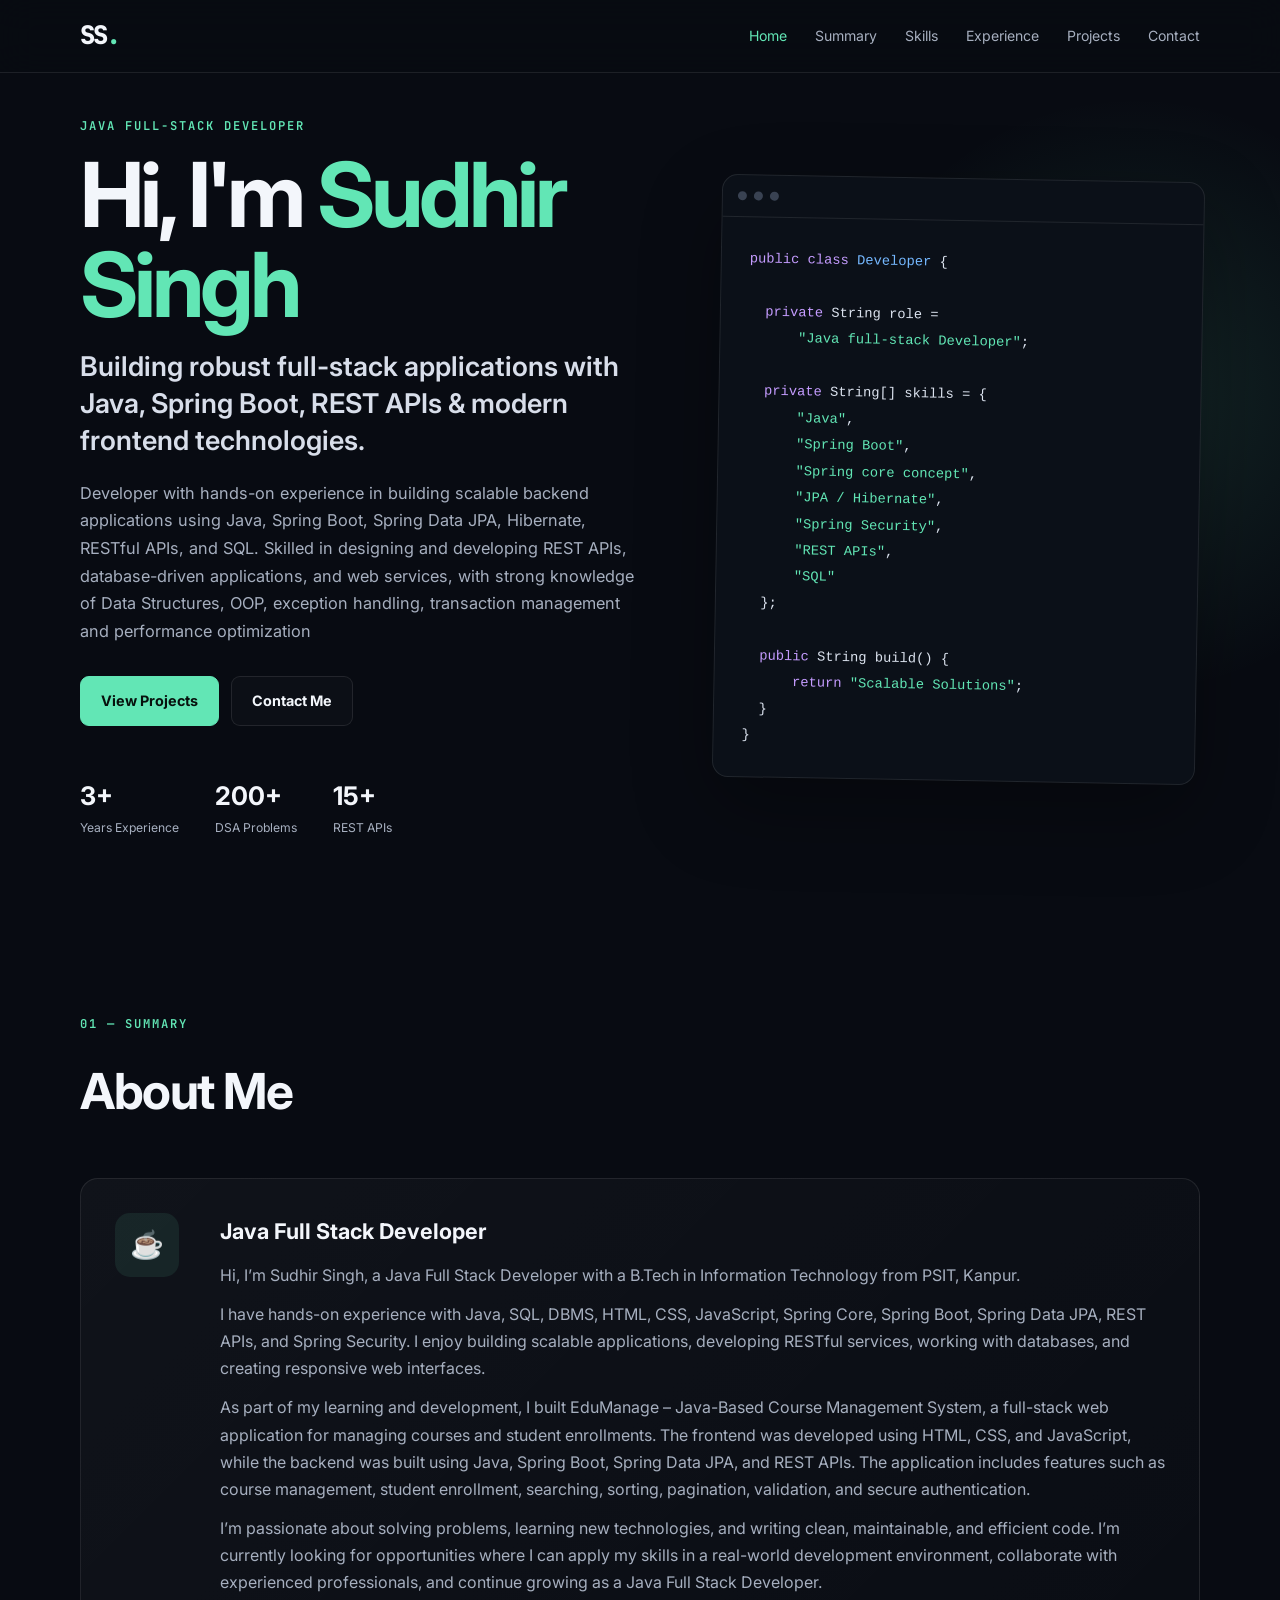
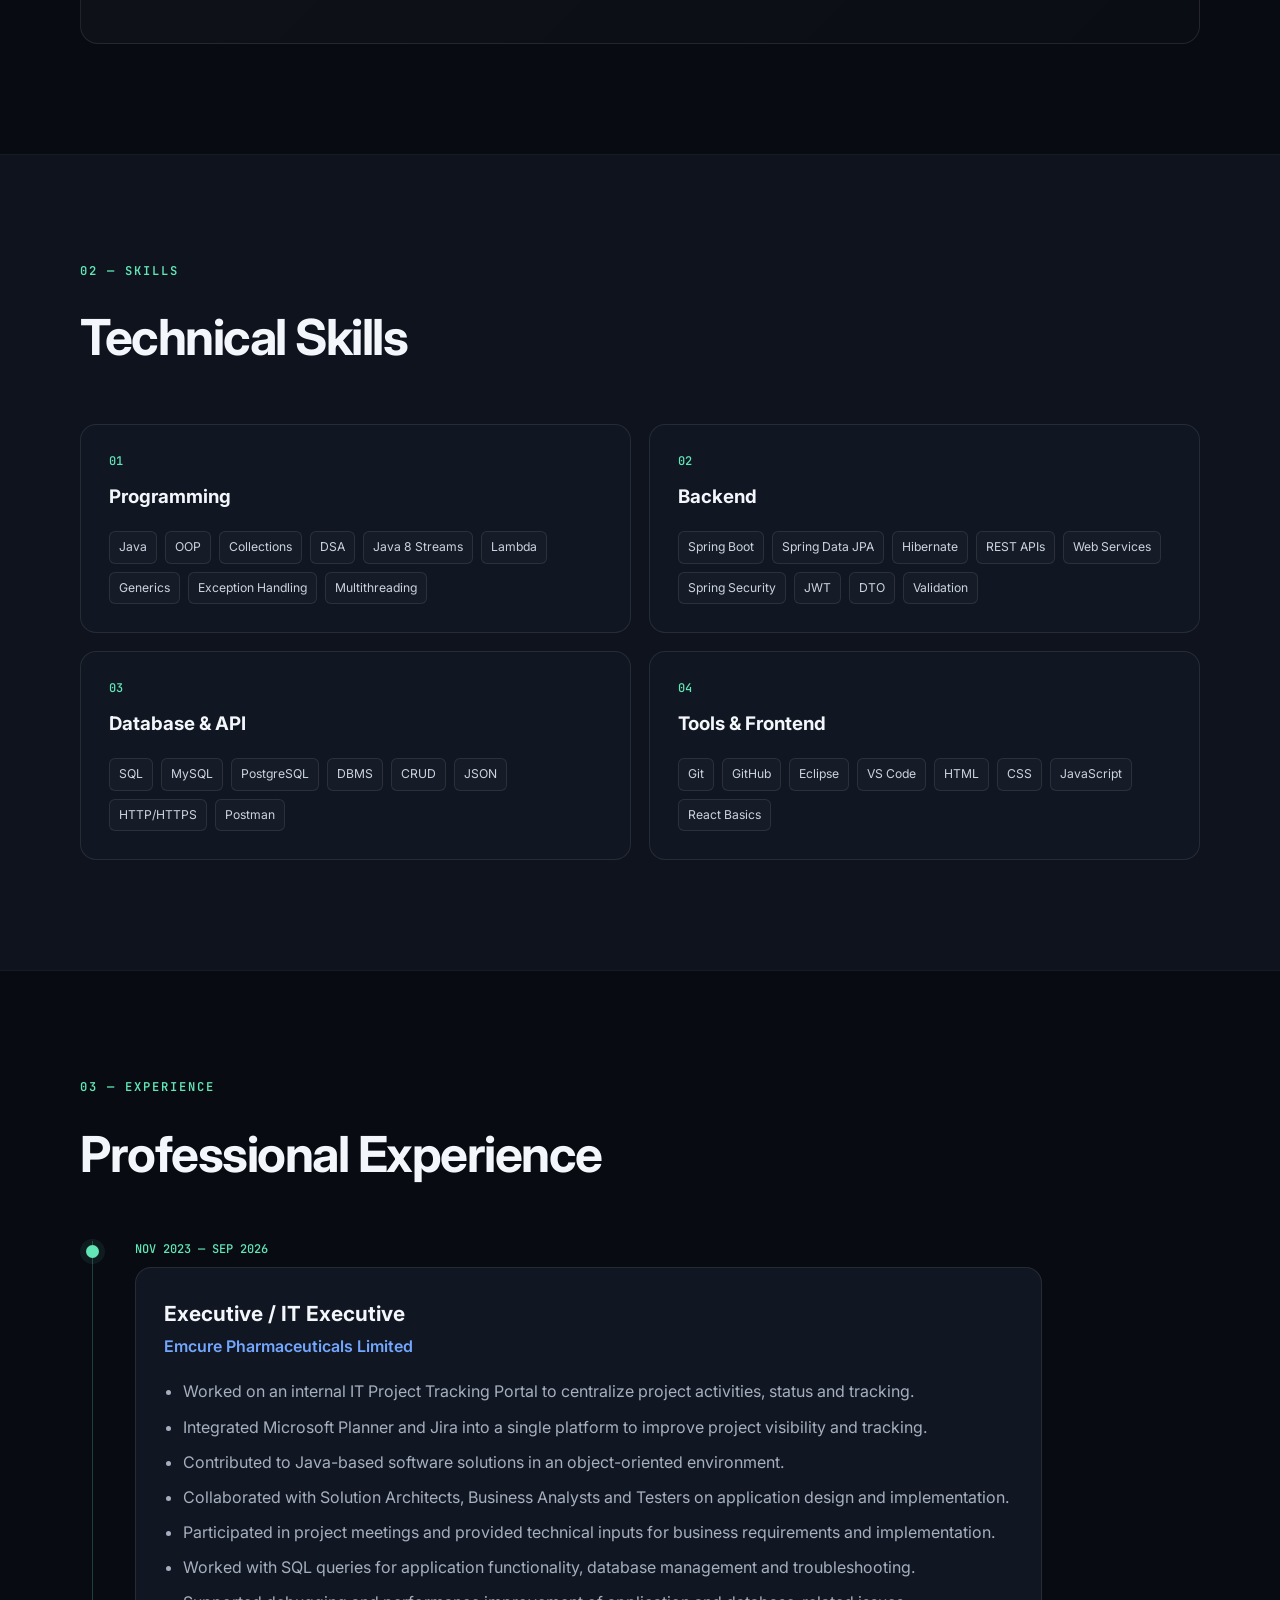
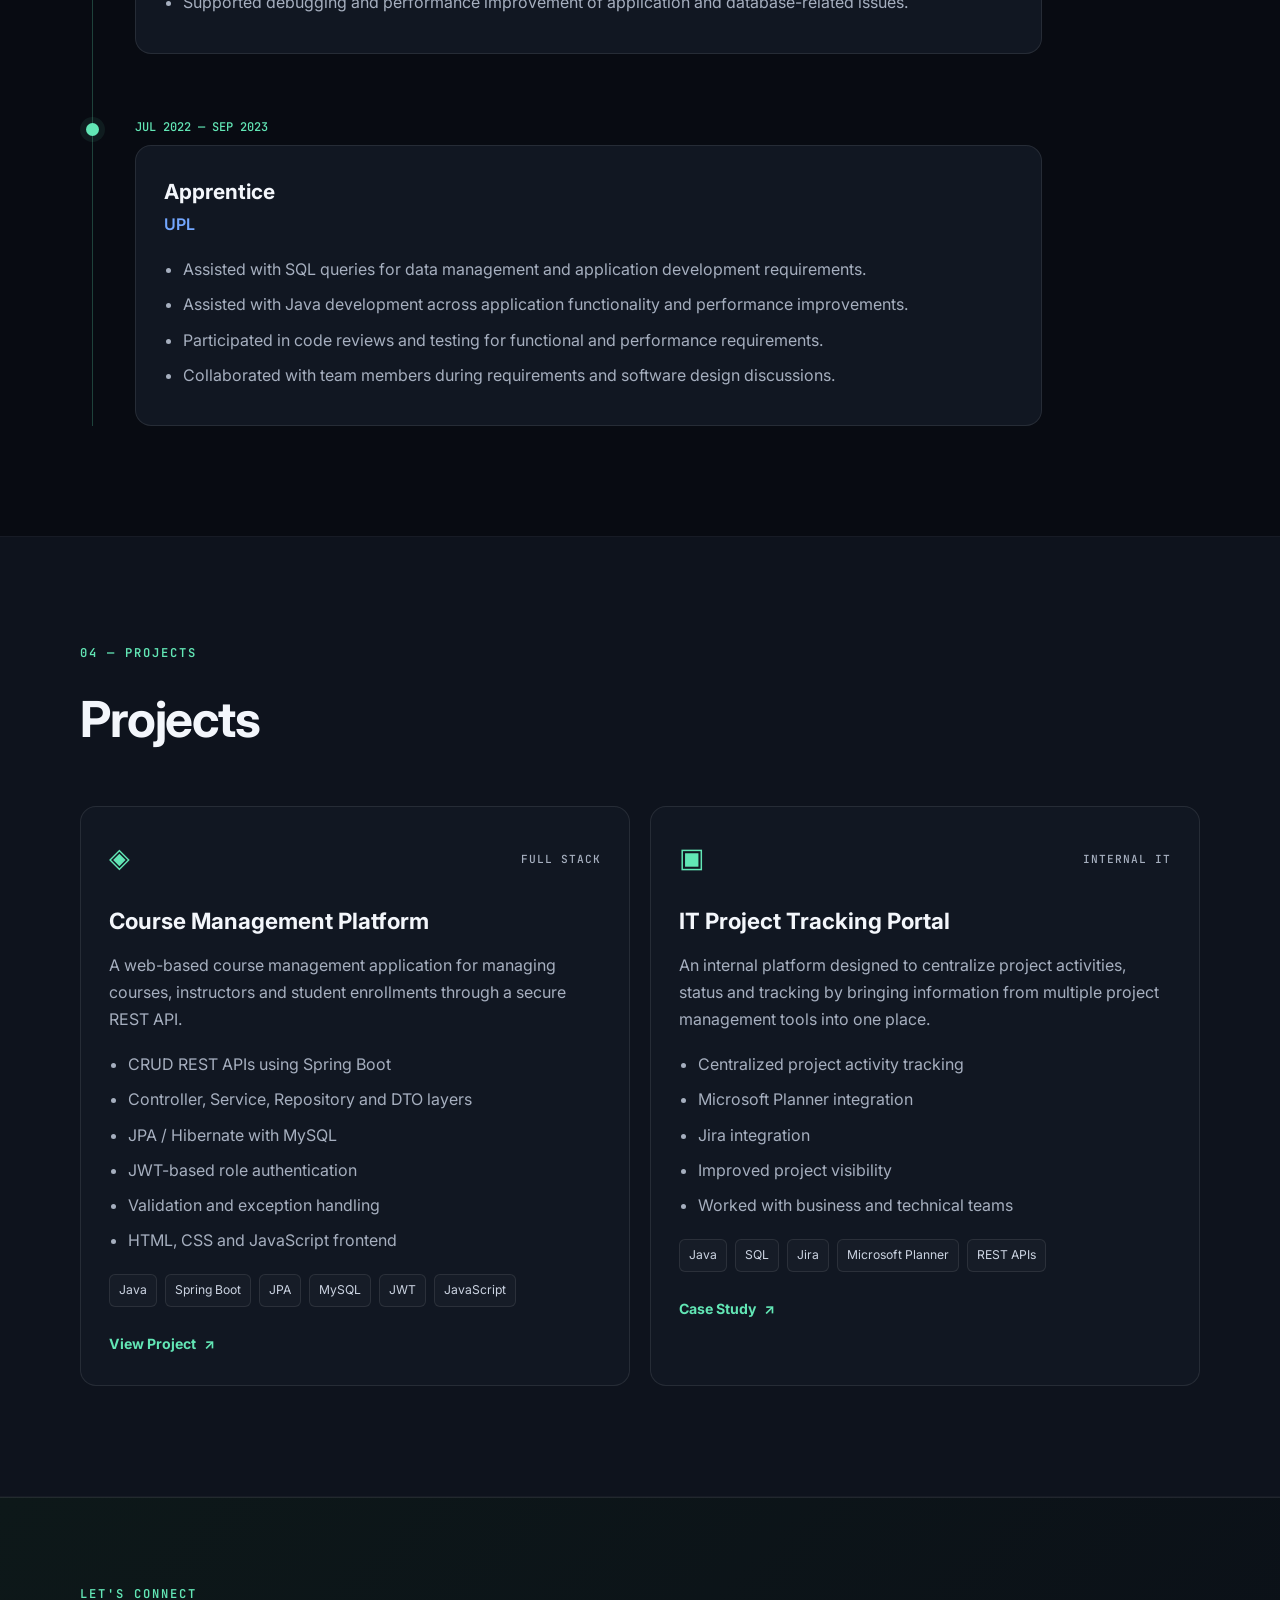
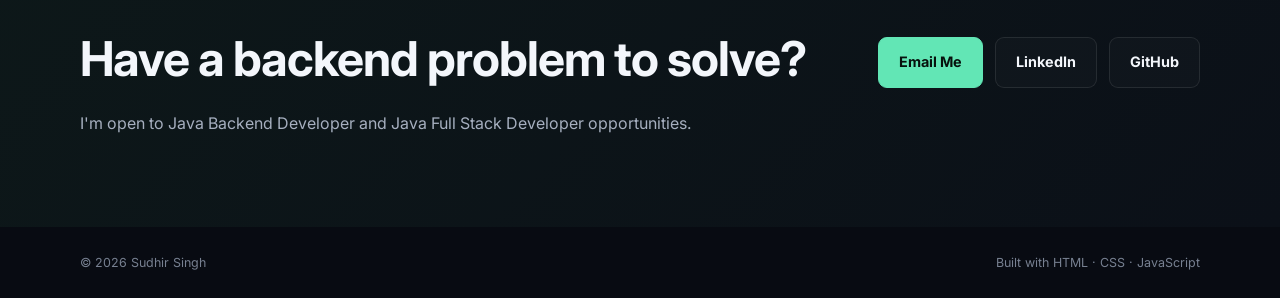
==== index.html @ 1d300421 "Add root landing page to redirect users to the portfolio project directory for proper GitHub Pages/s" ====
<!DOCTYPE html>
<html lang="en">
  <head>
    <meta charset="UTF-8" />
    <meta http-equiv="refresh" content="0; url=./java-developer-portfolio/index.html" />
    <meta name="viewport" content="width=device-width, initial-scale=1.0" />
    <title>Sudhir Singh | Java Backend Developer</title>
    <style>
      body {
        margin: 0;
        min-height: 100vh;
        display: grid;
        place-items: center;
        font-family: Arial, sans-serif;
        background: #080b12;
        color: #f3f6fb;
      }

      .message {
        text-align: center;
        padding: 2rem;
      }

      a {
        color: #62e6b5;
      }
    </style>
  </head>
  <body>
    <div class="message">
      <p>Redirecting to the portfolio...</p>
      <p><a href="./java-developer-portfolio/index.html">Click here if you are not redirected automatically.</a></p>
    </div>

    <script>
      window.location.replace("./java-developer-portfolio/index.html");
    </script>
  </body>
</html>
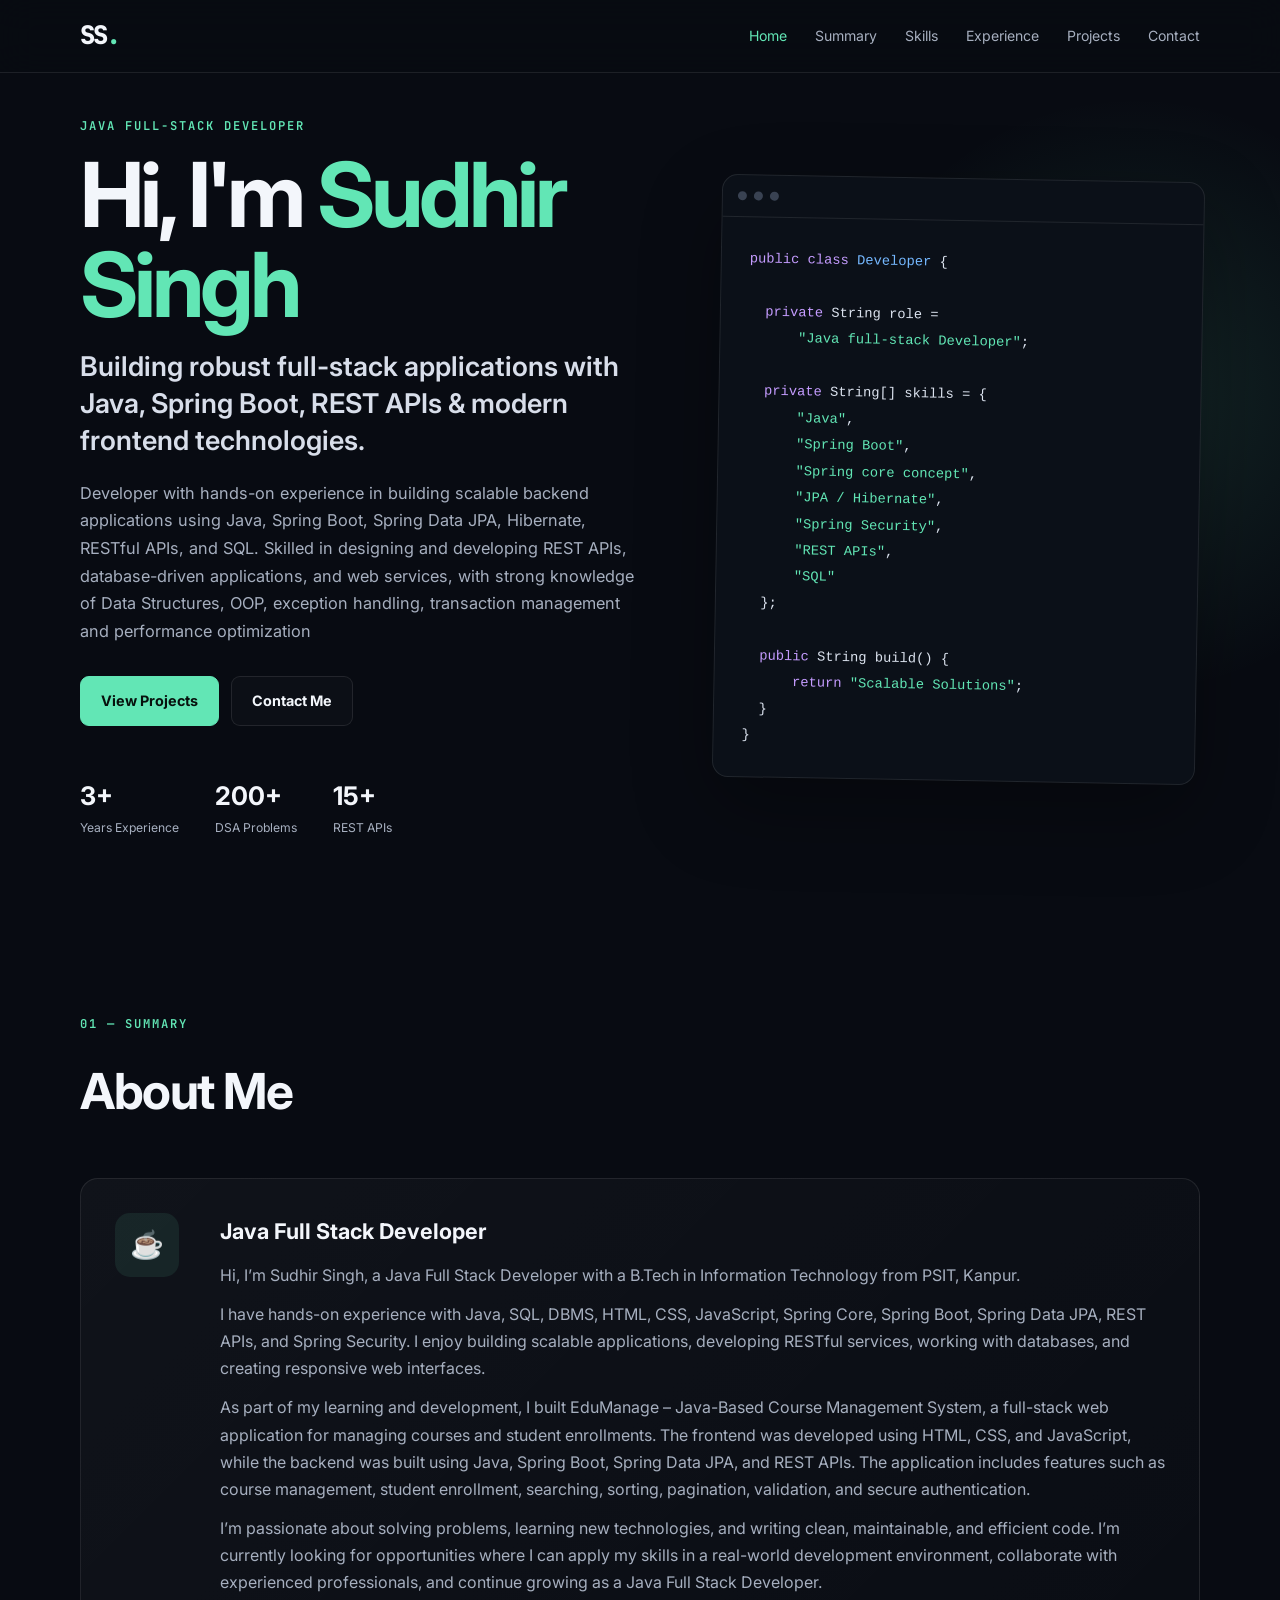
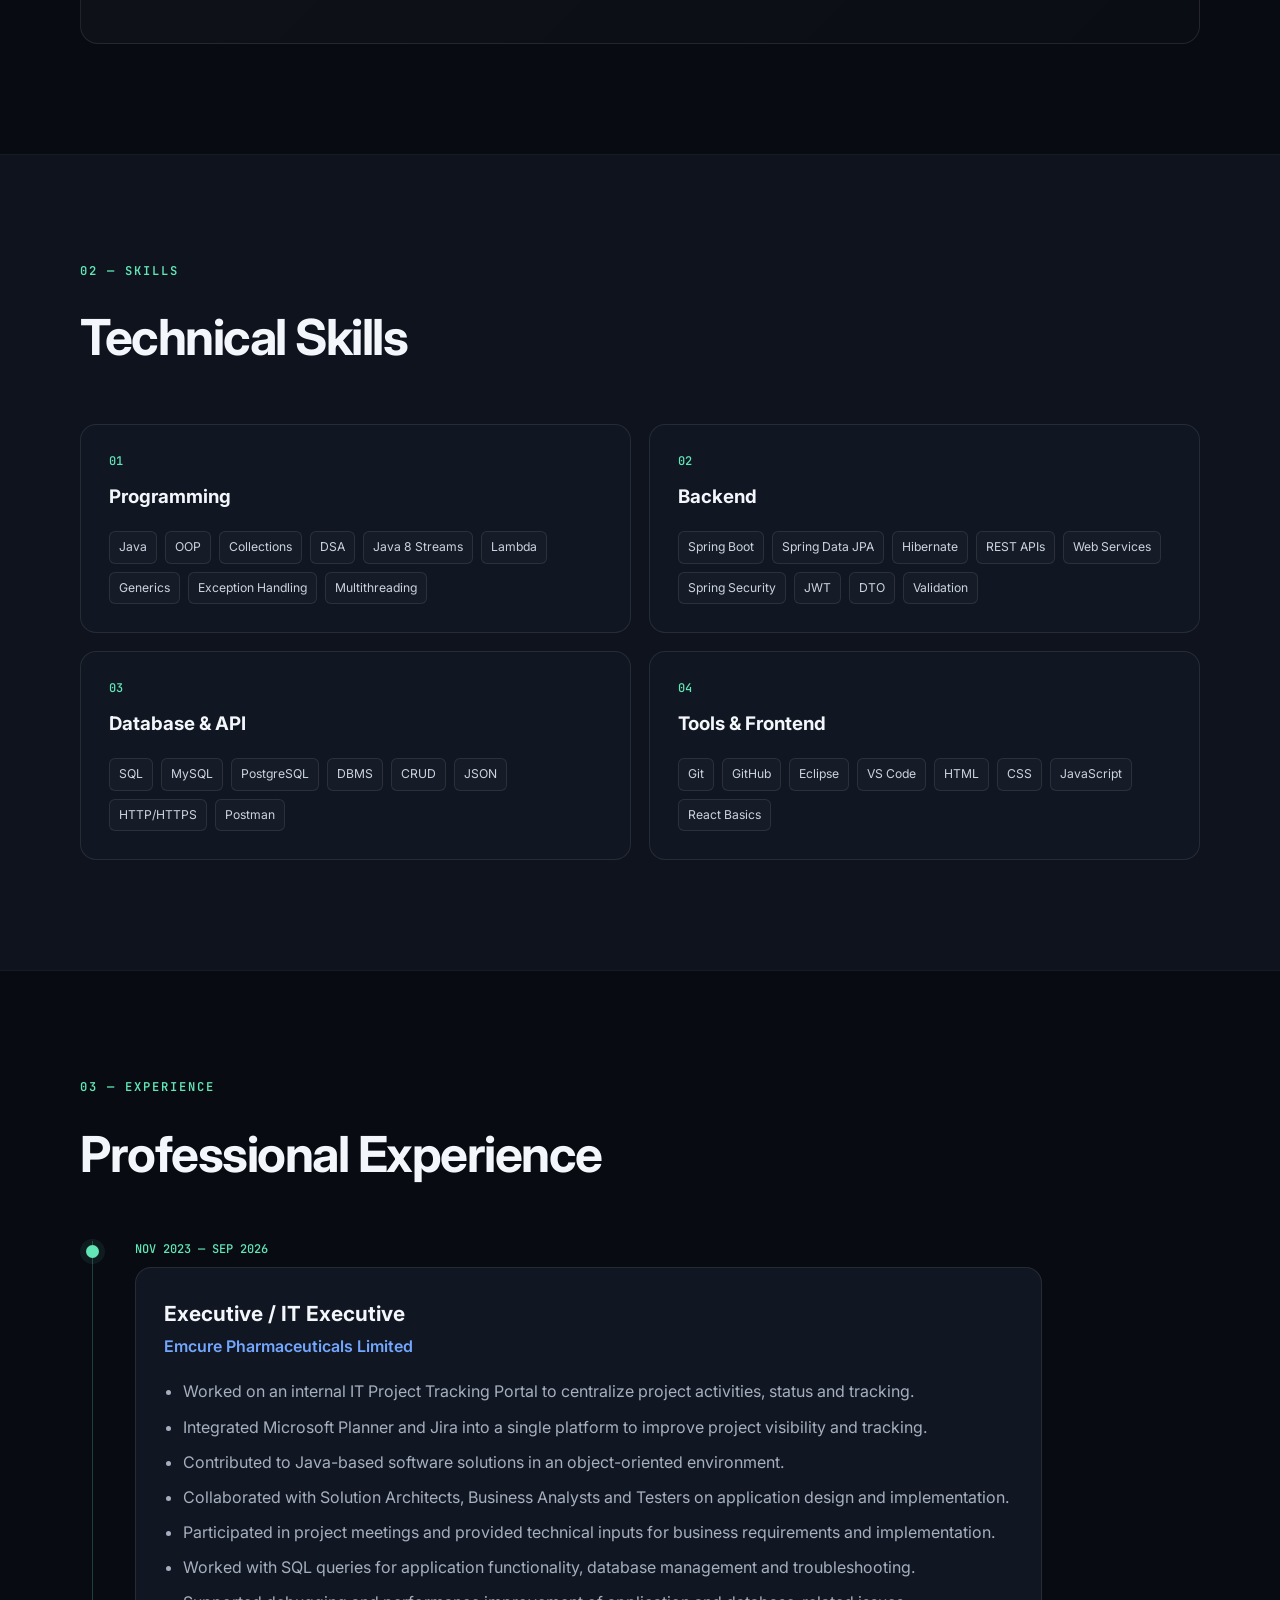
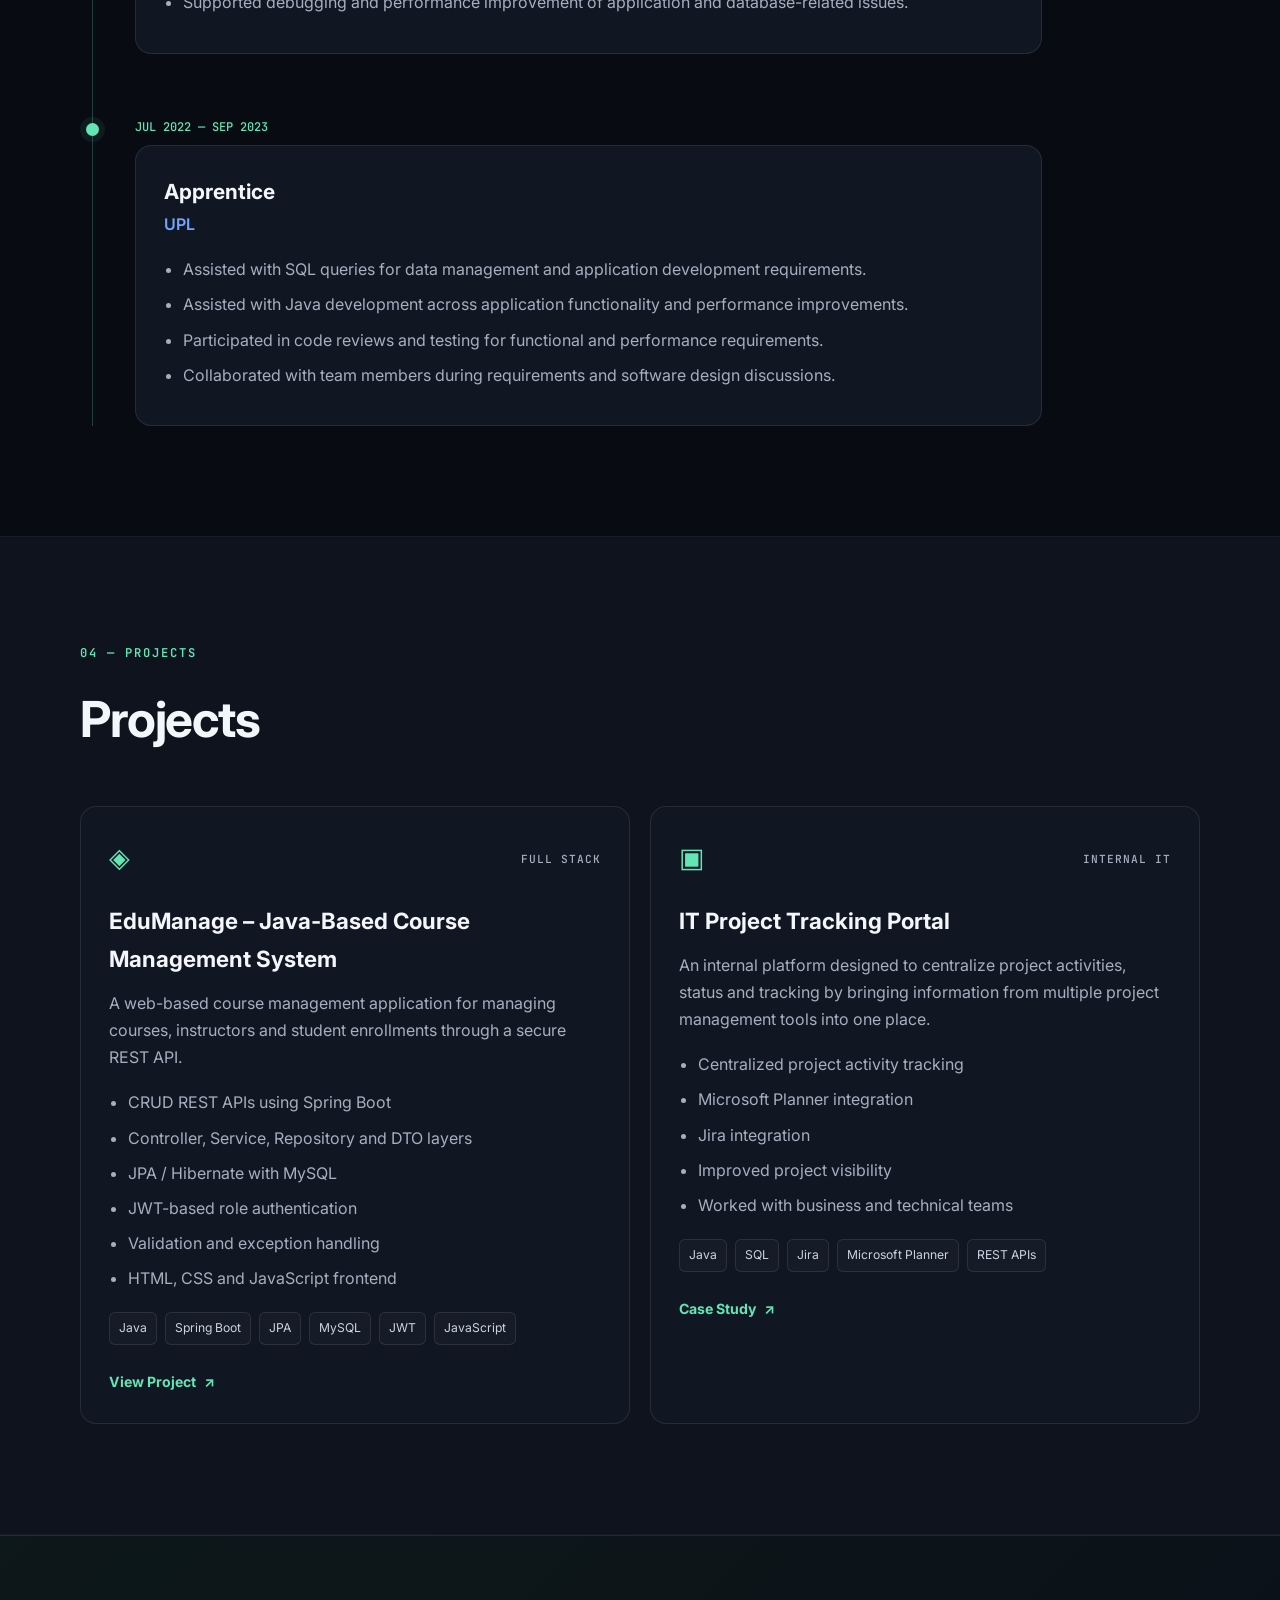
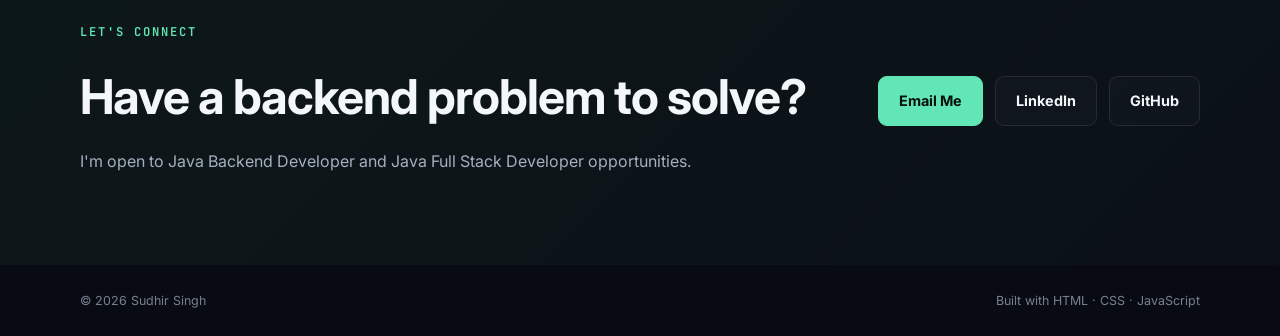
==== commit 54e80692: "Initial commit - Course Management System" ====
--- a/index.html
+++ b/index.html
@@ -1,39 +1,299 @@
 <!DOCTYPE html>
 <html lang="en">
-  <head>
-    <meta charset="UTF-8" />
-    <meta http-equiv="refresh" content="0; url=./java-developer-portfolio/index.html" />
-    <meta name="viewport" content="width=device-width, initial-scale=1.0" />
-    <title>Sudhir Singh | Java Backend Developer</title>
-    <style>
-      body {
-        margin: 0;
-        min-height: 100vh;
-        display: grid;
-        place-items: center;
-        font-family: Arial, sans-serif;
-        background: #080b12;
-        color: #f3f6fb;
-      }
-
-      .message {
-        text-align: center;
-        padding: 2rem;
-      }
-
-      a {
-        color: #62e6b5;
-      }
-    </style>
-  </head>
-  <body>
-    <div class="message">
-      <p>Redirecting to the portfolio...</p>
-      <p><a href="./java-developer-portfolio/index.html">Click here if you are not redirected automatically.</a></p>
+<head>
+  <meta charset="UTF-8">
+  <meta name="viewport" content="width=device-width, initial-scale=1.0">
+  <meta name="description" content="Java Backend Developer Portfolio - Java, Spring Boot, REST APIs, JPA and SQL">
+  <title>Sudhir Singh | Java Backend Developer</title>
+  <link rel="preconnect" href="https://fonts.googleapis.com">
+  <link rel="preconnect" href="https://fonts.gstatic.com" crossorigin>
+  <link href="https://fonts.googleapis.com/css2?family=Inter:wght@400;500;600;700;800&family=JetBrains+Mono:wght@500&display=swap" rel="stylesheet">
+  <link rel="stylesheet" href="style.css">
+</head>
+<body>
+  <header class="header">
+    <nav class="nav container">
+      <a href="#home" class="logo">SS<span>.</span></a>
+
+      <button class="menu-toggle" aria-label="Toggle navigation" aria-expanded="false">
+        <span></span><span></span><span></span>
+      </button>
+
+      <div class="nav-links">
+        <a href="#home" class="active">Home</a>
+        <a href="#summary">Summary</a>
+        <a href="#skills">Skills</a>
+        <a href="#experience">Experience</a>
+        <a href="#projects">Projects</a>
+        <a href="#contact">Contact</a>
+      </div>
+    </nav>
+  </header>
+
+  <main>
+    <section id="home" class="hero">
+      <div class="hero-bg"></div>
+      <div class="container hero-grid">
+        <div class="hero-content">
+          <p class="eyebrow">JAVA FULL-STACK DEVELOPER</p>
+          <h1>Hi, I'm <span>Sudhir Singh</span></h1>
+          <h2>Building robust full-stack applications with Java, Spring Boot, REST APIs & modern frontend technologies.</h2>
+          <p class="hero-text">
+            Developer with hands-on experience in building scalable backend applications using Java, Spring
+            Boot, Spring Data JPA, Hibernate, RESTful APIs, and SQL. Skilled in designing and developing REST
+            APIs, database-driven applications, and web services, with strong knowledge of Data Structures, OOP,
+            exception handling, transaction management and performance optimization
+          </p>
+
+          <div class="hero-buttons">
+            <a href="#projects" class="btn btn-primary">View Projects</a>
+            <a href="#contact" class="btn btn-secondary">Contact Me</a>
+          </div>
+
+          <div class="quick-stats">
+            <div><strong>3+</strong><span>Years Experience</span></div>
+            <div><strong>200+</strong><span>DSA Problems</span></div>
+            <div><strong>15+</strong><span>REST APIs</span></div>
+          </div>
+        </div>
+
+        <div class="code-card">
+          <div class="window-bar">
+            <span></span><span></span><span></span>
+          </div>
+          <pre><code><span class="purple">public class</span> <span class="blue">Developer</span> {
+
+  <span class="purple">private</span> String role =
+      <span class="green">"Java full-stack Developer"</span>;
+
+  <span class="purple">private</span> String[] skills = {
+      <span class="green">"Java"</span>,
+      <span class="green">"Spring Boot"</span>,
+      <span class="green">"Spring core concept"</span>,
+      <span class="green">"JPA / Hibernate"</span>,
+      <span class="green">"Spring Security"</span>,
+      <span class="green">"REST APIs"</span>,
+      <span class="green">"SQL"</span>
+  };
+
+  <span class="purple">public</span> String build() {
+      <span class="purple">return</span> <span class="green">"Scalable Solutions"</span>;
+  }
+}</code></pre>
+        </div>
+      </div>
+    </section>
+
+    <section id="summary" class="section">
+      <div class="container">
+        <div class="section-heading">
+          <p class="eyebrow">01 — SUMMARY</p>
+          <h2>About Me</h2>
+        </div>
+
+        <div class="summary-card">
+          <div class="summary-icon">☕</div>
+          <div>
+            <h3>Java Full Stack Developer</h3>
+            <p>
+              Hi, I’m Sudhir Singh, a Java Full Stack Developer with a B.Tech in Information Technology from PSIT, Kanpur.
+            </p> 
+            <p>
+               I have hands-on experience with Java, SQL, DBMS, HTML, CSS, JavaScript, Spring Core, Spring Boot, Spring Data JPA, REST APIs, and Spring Security. I enjoy building scalable applications, developing RESTful services, working with databases, and creating responsive web interfaces.
+            </p>  
+              <p>
+               As part of my learning and development, I built EduManage – Java-Based Course Management System, a full-stack web application for managing courses and student enrollments. The frontend was developed using HTML, CSS, and JavaScript, while the backend was built using Java, Spring Boot, Spring Data JPA, and REST APIs. The application includes features such as course management, student enrollment, searching, sorting, pagination, validation, and secure authentication.
+            </p>
+
+            <p>
+              <p>
+               I’m passionate about solving problems, learning new technologies, and writing clean, maintainable, and efficient code. I’m currently looking for opportunities where I can apply my skills in a real-world development environment, collaborate with experienced professionals, and continue growing as a Java Full Stack Developer.
+            </p>
+            </p>
+          </div>
+        </div>
+      </div>
+    </section>
+
+    <section id="skills" class="section section-alt">
+      <div class="container">
+        <div class="section-heading">
+          <p class="eyebrow">02 — SKILLS</p>
+          <h2>Technical Skills</h2>
+        </div>
+
+        <div class="skills-grid">
+          <article class="skill-card">
+            <div class="skill-number">01</div>
+            <h3>Programming</h3>
+            <div class="tags">
+              <span>Java</span><span>OOP</span><span>Collections</span>
+              <span>DSA</span><span>Java 8 Streams</span><span>Lambda</span>
+              <span>Generics</span><span>Exception Handling</span><span>Multithreading</span>
+            </div>
+          </article>
+
+          <article class="skill-card">
+            <div class="skill-number">02</div>
+            <h3>Backend</h3>
+            <div class="tags">
+              <span>Spring Boot</span><span>Spring Data JPA</span><span>Hibernate</span>
+              <span>REST APIs</span><span>Web Services</span><span>Spring Security</span>
+              <span>JWT</span><span>DTO</span><span>Validation</span>
+            </div>
+          </article>
+
+          <article class="skill-card">
+            <div class="skill-number">03</div>
+            <h3>Database & API</h3>
+            <div class="tags">
+              <span>SQL</span><span>MySQL</span><span>PostgreSQL</span><span>DBMS</span>
+              <span>CRUD</span><span>JSON</span><span>HTTP/HTTPS</span><span>Postman</span>
+            </div>
+          </article>
+
+          <article class="skill-card">
+            <div class="skill-number">04</div>
+            <h3>Tools & Frontend</h3>
+            <div class="tags">
+              <span>Git</span><span>GitHub</span><span>Eclipse</span><span>VS Code</span>
+              <span>HTML</span><span>CSS</span><span>JavaScript</span><span>React Basics</span>
+            </div>
+          </article>
+        </div>
+      </div>
+    </section>
+
+    <section id="experience" class="section">
+      <div class="container">
+        <div class="section-heading">
+          <p class="eyebrow">03 — EXPERIENCE</p>
+          <h2>Professional Experience</h2>
+        </div>
+
+        <div class="timeline">
+          <article class="timeline-item">
+            <div class="timeline-dot"></div>
+            <div class="timeline-date">NOV 2023 — SEP 2026</div>
+            <div class="timeline-content">
+              <h3>Executive / IT Executive</h3>
+              <h4>Emcure Pharmaceuticals Limited</h4>
+              <ul>
+                <li>Worked on an internal IT Project Tracking Portal to centralize project activities, status and tracking.</li>
+                <li>Integrated Microsoft Planner and Jira into a single platform to improve project visibility and tracking.</li>
+                <li>Contributed to Java-based software solutions in an object-oriented environment.</li>
+                <li>Collaborated with Solution Architects, Business Analysts and Testers on application design and implementation.</li>
+                <li>Participated in project meetings and provided technical inputs for business requirements and implementation.</li>
+                <li>Worked with SQL queries for application functionality, database management and troubleshooting.</li>
+                <li>Supported debugging and performance improvement of application and database-related issues.</li>
+              </ul>
+            </div>
+          </article>
+
+          <article class="timeline-item">
+            <div class="timeline-dot"></div>
+            <div class="timeline-date">JUL 2022 — SEP 2023</div>
+            <div class="timeline-content">
+              <h3>Apprentice</h3>
+              <h4>UPL</h4>
+              <ul>
+                <li>Assisted with SQL queries for data management and application development requirements.</li>
+                <li>Assisted with Java development across application functionality and performance improvements.</li>
+                <li>Participated in code reviews and testing for functional and performance requirements.</li>
+                <li>Collaborated with team members during requirements and software design discussions.</li>
+              </ul>
+            </div>
+          </article>
+        </div>
+      </div>
+    </section>
+
+    <section id="projects" class="section section-alt">
+      <div class="container">
+        <div class="section-heading">
+          <p class="eyebrow">04 — PROJECTS</p>
+          <h2>Projects</h2>
+        </div>
+
+        <div class="projects-grid">
+          <article class="project-card">
+            <div class="project-top">
+              <span class="project-icon">◈</span>
+              <span class="project-type">FULL STACK</span>
+            </div>
+            <h3>EduManage – Java-Based Course Management System</h3>
+            <p>
+              A web-based course management application for managing courses,
+              instructors and student enrollments through a secure REST API.
+            </p>
+            <ul>
+              <li>CRUD REST APIs using Spring Boot</li>
+              <li>Controller, Service, Repository and DTO layers</li>
+              <li>JPA / Hibernate with MySQL</li>
+              <li>JWT-based role authentication</li>
+              <li>Validation and exception handling</li>
+              <li>HTML, CSS and JavaScript frontend</li>
+            </ul>
+            <div class="tags">
+              <span>Java</span><span>Spring Boot</span><span>JPA</span>
+              <span>MySQL</span><span>JWT</span><span>JavaScript</span>
+            </div>
+            <a href=" https://sudhirsingh27.github.io/EduManage-Java-Based-Course-Management-System/" class="project-link">View Project <span>↗</span></a>
+          </article>
+
+          <article class="project-card">
+            <div class="project-top">
+              <span class="project-icon">▣</span>
+              <span class="project-type">INTERNAL IT</span>
+            </div>
+            <h3>IT Project Tracking Portal</h3>
+            <p>
+              An internal platform designed to centralize project activities,
+              status and tracking by bringing information from multiple project
+              management tools into one place.
+            </p>
+            <ul>
+              <li>Centralized project activity tracking</li>
+              <li>Microsoft Planner integration</li>
+              <li>Jira integration</li>
+              <li>Improved project visibility</li>
+              <li>Worked with business and technical teams</li>
+            </ul>
+            <div class="tags">
+              <span>Java</span><span>SQL</span><span>Jira</span>
+              <span>Microsoft Planner</span><span>REST APIs</span>
+            </div>
+            <a href="#" class="project-link">Case Study <span>↗</span></a>
+          </article>
+        </div>
+      </div>
+    </section>
+
+    <section id="contact" class="contact-section">
+      <div class="container contact-inner">
+        <div>
+          <p class="eyebrow">LET'S CONNECT</p>
+          <h2>Have a backend problem to solve?</h2>
+          <p>I'm open to Java Backend Developer and Java Full Stack Developer opportunities.</p>
+        </div>
+        <div class="contact-actions">
+          <!-- Replace these placeholder links with your real profiles -->
+          <a class="btn btn-primary" href="mailto:sudhir.singh2746@gmail.com">Email Me</a>
+          <a class="btn btn-secondary" href="https://linkedin.com/in/sudhir-singh-260722222" target="_blank" rel="noopener">LinkedIn</a>
+          <a class="btn btn-secondary" href="https://github.com/Sudhirsingh27" target="_blank" rel="noopener">GitHub</a>
+        </div>
+      </div>
+    </section>
+  </main>
+
+  <footer>
+    <div class="container footer-inner">
+      <span>© <span id="year"></span> Sudhir Singh</span>
+      <span>Built with HTML · CSS · JavaScript</span>
     </div>
-
-    <script>
-      window.location.replace("./java-developer-portfolio/index.html");
-    </script>
-  </body>
+  </footer>
+
+  <button id="topBtn" class="top-btn" aria-label="Back to top">↑</button>
+  <script src="script.js"></script>
+</body>
 </html>
--- a/style.css
+++ b/style.css
@@ -0,0 +1,594 @@
+* {
+  margin: 0;
+  padding: 0;
+  box-sizing: border-box;
+}
+
+:root {
+  --bg: #080b12;
+  --bg-soft: #0e131d;
+  --card: #111722;
+  --border: rgba(255, 255, 255, 0.09);
+  --text: #f3f6fb;
+  --muted: #a6afbf;
+  --accent: #62e6b5;
+  --accent-2: #73a7ff;
+  --max: 1120px;
+}
+
+html {
+  scroll-behavior: smooth;
+}
+
+body {
+  font-family: "Inter", sans-serif;
+  background: var(--bg);
+  color: var(--text);
+  line-height: 1.7;
+  overflow-x: hidden;
+}
+
+a {
+  color: inherit;
+  text-decoration: none;
+}
+
+.container {
+  width: min(92%, var(--max));
+  margin: auto;
+}
+
+.header {
+  position: fixed;
+  inset: 0 0 auto;
+  z-index: 1000;
+  background: rgba(8, 11, 18, 0.82);
+  backdrop-filter: blur(18px);
+  border-bottom: 1px solid var(--border);
+}
+
+.nav {
+  min-height: 72px;
+  display: flex;
+  align-items: center;
+  justify-content: space-between;
+}
+
+.logo {
+  font: 800 1.6rem/1 "JetBrains Mono", monospace;
+  letter-spacing: -2px;
+}
+
+.logo span {
+  color: var(--accent);
+}
+
+.nav-links {
+  display: flex;
+  gap: 28px;
+  align-items: center;
+}
+
+.nav-links a {
+  color: var(--muted);
+  font-size: 0.88rem;
+  transition: 0.25s ease;
+}
+
+.nav-links a:hover,
+.nav-links a.active {
+  color: var(--accent);
+}
+
+.menu-toggle {
+  display: none;
+  background: none;
+  border: 0;
+  cursor: pointer;
+}
+
+.menu-toggle span {
+  display: block;
+  width: 26px;
+  height: 2px;
+  background: var(--text);
+  margin: 5px 0;
+}
+
+.hero {
+  min-height: 100vh;
+  display: grid;
+  align-items: center;
+  position: relative;
+  padding: 120px 0 70px;
+  overflow: hidden;
+}
+
+.hero-bg {
+  position: absolute;
+  width: 650px;
+  height: 650px;
+  right: -180px;
+  top: 70px;
+  background: radial-gradient(circle, rgba(98, 230, 181, 0.12), transparent 65%);
+  pointer-events: none;
+}
+
+.hero-grid {
+  display: grid;
+  grid-template-columns: 1.08fr 0.92fr;
+  gap: 70px;
+  align-items: center;
+}
+
+.eyebrow {
+  color: var(--accent);
+  font: 600 0.76rem/1 "JetBrains Mono", monospace;
+  letter-spacing: 2px;
+  margin-bottom: 18px;
+}
+
+.hero h1 {
+  font-size: clamp(3rem, 7vw, 5.8rem);
+  line-height: 1;
+  letter-spacing: -4px;
+  margin-bottom: 20px;
+}
+
+.hero h1 span {
+  color: var(--accent);
+}
+
+.hero h2 {
+  max-width: 680px;
+  font-size: clamp(1.25rem, 2.2vw, 1.7rem);
+  line-height: 1.35;
+  color: #d8deea;
+  font-weight: 600;
+}
+
+.hero-text {
+  max-width: 650px;
+  color: var(--muted);
+  margin: 20px 0 30px;
+  font-size: 1.02rem;
+}
+
+.hero-buttons,
+.contact-actions {
+  display: flex;
+  gap: 12px;
+  flex-wrap: wrap;
+}
+
+.btn {
+  display: inline-flex;
+  align-items: center;
+  justify-content: center;
+  padding: 12px 20px;
+  border-radius: 9px;
+  font-weight: 700;
+  font-size: 0.9rem;
+  border: 1px solid var(--border);
+  transition: 0.25s ease;
+}
+
+.btn-primary {
+  background: var(--accent);
+  color: #07110d;
+  border-color: var(--accent);
+}
+
+.btn-primary:hover {
+  transform: translateY(-2px);
+  box-shadow: 0 10px 30px rgba(98, 230, 181, 0.15);
+}
+
+.btn-secondary {
+  color: var(--text);
+  background: rgba(255, 255, 255, 0.02);
+}
+
+.btn-secondary:hover {
+  border-color: rgba(98, 230, 181, 0.5);
+  color: var(--accent);
+}
+
+.quick-stats {
+  display: flex;
+  gap: 36px;
+  margin-top: 48px;
+}
+
+.quick-stats div {
+  display: flex;
+  flex-direction: column;
+}
+
+.quick-stats strong {
+  font-size: 1.6rem;
+}
+
+.quick-stats span {
+  color: var(--muted);
+  font-size: 0.76rem;
+}
+
+.code-card {
+  border: 1px solid var(--border);
+  background: #0b1018;
+  border-radius: 16px;
+  overflow: hidden;
+  box-shadow: 0 30px 80px rgba(0,0,0,0.3);
+  transform: rotate(1deg);
+}
+
+.window-bar {
+  height: 42px;
+  display: flex;
+  align-items: center;
+  gap: 7px;
+  padding: 0 15px;
+  border-bottom: 1px solid var(--border);
+}
+
+.window-bar span {
+  width: 9px;
+  height: 9px;
+  border-radius: 50%;
+  background: #394252;
+}
+
+.code-card pre {
+  padding: 28px;
+  overflow-x: auto;
+  font: 500 0.86rem/1.85 "JetBrains Mono", monospace;
+  color: #dce3ef;
+}
+
+.purple { color: #c59cff; }
+.blue { color: #75b8ff; }
+.green { color: var(--accent); }
+
+.section {
+  padding: 110px 0;
+}
+
+.section-alt {
+  background: var(--bg-soft);
+  border-block: 1px solid rgba(255,255,255,0.035);
+}
+
+.section-heading {
+  margin-bottom: 45px;
+}
+
+.section-heading h2 {
+  font-size: clamp(2rem, 4vw, 3.1rem);
+  letter-spacing: -1.5px;
+}
+
+.summary-card {
+  display: grid;
+  grid-template-columns: 80px 1fr;
+  gap: 25px;
+  padding: 34px;
+  border: 1px solid var(--border);
+  background: linear-gradient(135deg, rgba(255,255,255,0.035), rgba(255,255,255,0.01));
+  border-radius: 18px;
+}
+
+.summary-icon {
+  width: 64px;
+  height: 64px;
+  display: grid;
+  place-items: center;
+  border-radius: 15px;
+  background: rgba(98, 230, 181, 0.09);
+  font-size: 1.7rem;
+}
+
+.summary-card h3 {
+  font-size: 1.35rem;
+  margin-bottom: 12px;
+}
+
+.summary-card p {
+  color: var(--muted);
+  margin-bottom: 12px;
+}
+
+.summary-card p:last-child {
+  margin-bottom: 0;
+}
+
+.skills-grid {
+  display: grid;
+  grid-template-columns: repeat(2, 1fr);
+  gap: 18px;
+}
+
+.skill-card,
+.project-card {
+  border: 1px solid var(--border);
+  background: var(--card);
+  border-radius: 16px;
+  padding: 28px;
+  transition: transform 0.25s ease, border-color 0.25s ease;
+}
+
+.skill-card:hover,
+.project-card:hover {
+  transform: translateY(-5px);
+  border-color: rgba(98, 230, 181, 0.3);
+}
+
+.skill-number {
+  color: var(--accent);
+  font: 500 0.75rem "JetBrains Mono", monospace;
+  margin-bottom: 12px;
+}
+
+.skill-card h3 {
+  margin-bottom: 18px;
+}
+
+.tags {
+  display: flex;
+  gap: 8px;
+  flex-wrap: wrap;
+}
+
+.tags span {
+  padding: 5px 9px;
+  border: 1px solid var(--border);
+  border-radius: 6px;
+  color: #cbd3e1;
+  background: rgba(255,255,255,0.025);
+  font-size: 0.76rem;
+}
+
+.timeline {
+  position: relative;
+  max-width: 950px;
+  margin-left: 12px;
+  border-left: 1px solid rgba(98, 230, 181, 0.25);
+}
+
+.timeline-item {
+  position: relative;
+  padding: 0 0 65px 42px;
+}
+
+.timeline-item:last-child {
+  padding-bottom: 0;
+}
+
+.timeline-dot {
+  position: absolute;
+  left: -7px;
+  top: 4px;
+  width: 13px;
+  height: 13px;
+  background: var(--accent);
+  border-radius: 50%;
+  box-shadow: 0 0 0 6px rgba(98, 230, 181, 0.08);
+}
+
+.timeline-date {
+  color: var(--accent);
+  font: 500 0.75rem "JetBrains Mono", monospace;
+  margin-bottom: 10px;
+}
+
+.timeline-content {
+  border: 1px solid var(--border);
+  background: var(--card);
+  border-radius: 16px;
+  padding: 28px;
+}
+
+.timeline-content h3 {
+  font-size: 1.3rem;
+}
+
+.timeline-content h4 {
+  color: var(--accent-2);
+  margin: 2px 0 18px;
+  font-weight: 600;
+}
+
+.timeline-content ul,
+.project-card ul {
+  padding-left: 19px;
+  color: var(--muted);
+}
+
+.timeline-content li,
+.project-card li {
+  margin: 8px 0;
+}
+
+.projects-grid {
+  display: grid;
+  grid-template-columns: repeat(2, 1fr);
+  gap: 20px;
+}
+
+.project-top {
+  display: flex;
+  align-items: center;
+  justify-content: space-between;
+  margin-bottom: 20px;
+}
+
+.project-icon {
+  font-size: 1.7rem;
+  color: var(--accent);
+}
+
+.project-type {
+  color: var(--muted);
+  font: 500 0.7rem "JetBrains Mono", monospace;
+  letter-spacing: 1px;
+}
+
+.project-card h3 {
+  font-size: 1.4rem;
+  margin-bottom: 12px;
+}
+
+.project-card > p {
+  color: var(--muted);
+  margin-bottom: 18px;
+}
+
+.project-card .tags {
+  margin-top: 20px;
+}
+
+.project-link {
+  display: inline-block;
+  margin-top: 25px;
+  color: var(--accent);
+  font-weight: 700;
+  font-size: 0.88rem;
+}
+
+.project-link span {
+  margin-left: 5px;
+}
+
+.contact-section {
+  padding: 90px 0;
+  background: linear-gradient(135deg, #0d1819, #0b1018);
+  border-top: 1px solid var(--border);
+}
+
+.contact-inner {
+  display: flex;
+  justify-content: space-between;
+  align-items: center;
+  gap: 35px;
+}
+
+.contact-inner h2 {
+  font-size: clamp(2rem, 4vw, 3rem);
+  margin-bottom: 10px;
+  letter-spacing: -1px;
+}
+
+.contact-inner p:not(.eyebrow) {
+  color: var(--muted);
+}
+
+footer {
+  padding: 25px 0;
+  color: #778091;
+  font-size: 0.78rem;
+}
+
+.footer-inner {
+  display: flex;
+  justify-content: space-between;
+  gap: 20px;
+}
+
+.top-btn {
+  position: fixed;
+  right: 25px;
+  bottom: 25px;
+  width: 43px;
+  height: 43px;
+  border: 1px solid var(--border);
+  border-radius: 50%;
+  background: #131a25;
+  color: var(--accent);
+  cursor: pointer;
+  opacity: 0;
+  visibility: hidden;
+  transition: 0.25s;
+}
+
+.top-btn.show {
+  opacity: 1;
+  visibility: visible;
+}
+
+@media (max-width: 850px) {
+  .menu-toggle {
+    display: block;
+  }
+
+  .nav-links {
+    position: absolute;
+    top: 72px;
+    left: 0;
+    right: 0;
+    display: none;
+    flex-direction: column;
+    align-items: stretch;
+    gap: 0;
+    padding: 10px 4%;
+    background: rgba(8, 11, 18, 0.98);
+    border-bottom: 1px solid var(--border);
+  }
+
+  .nav-links.open {
+    display: flex;
+  }
+
+  .nav-links a {
+    padding: 13px 0;
+  }
+
+  .hero-grid,
+  .skills-grid,
+  .projects-grid {
+    grid-template-columns: 1fr;
+  }
+
+  .code-card {
+    transform: none;
+  }
+
+  .contact-inner {
+    flex-direction: column;
+    align-items: flex-start;
+  }
+}
+
+@media (max-width: 600px) {
+  .hero {
+    padding-top: 105px;
+  }
+
+  .hero h1 {
+    letter-spacing: -2px;
+  }
+
+  .quick-stats {
+    gap: 20px;
+  }
+
+  .summary-card {
+    grid-template-columns: 1fr;
+    padding: 24px;
+  }
+
+  .timeline-item {
+    padding-left: 28px;
+  }
+
+  .timeline-content {
+    padding: 22px;
+  }
+
+  .section {
+    padding: 80px 0;
+  }
+
+  .footer-inner {
+    flex-direction: column;
+  }
+}
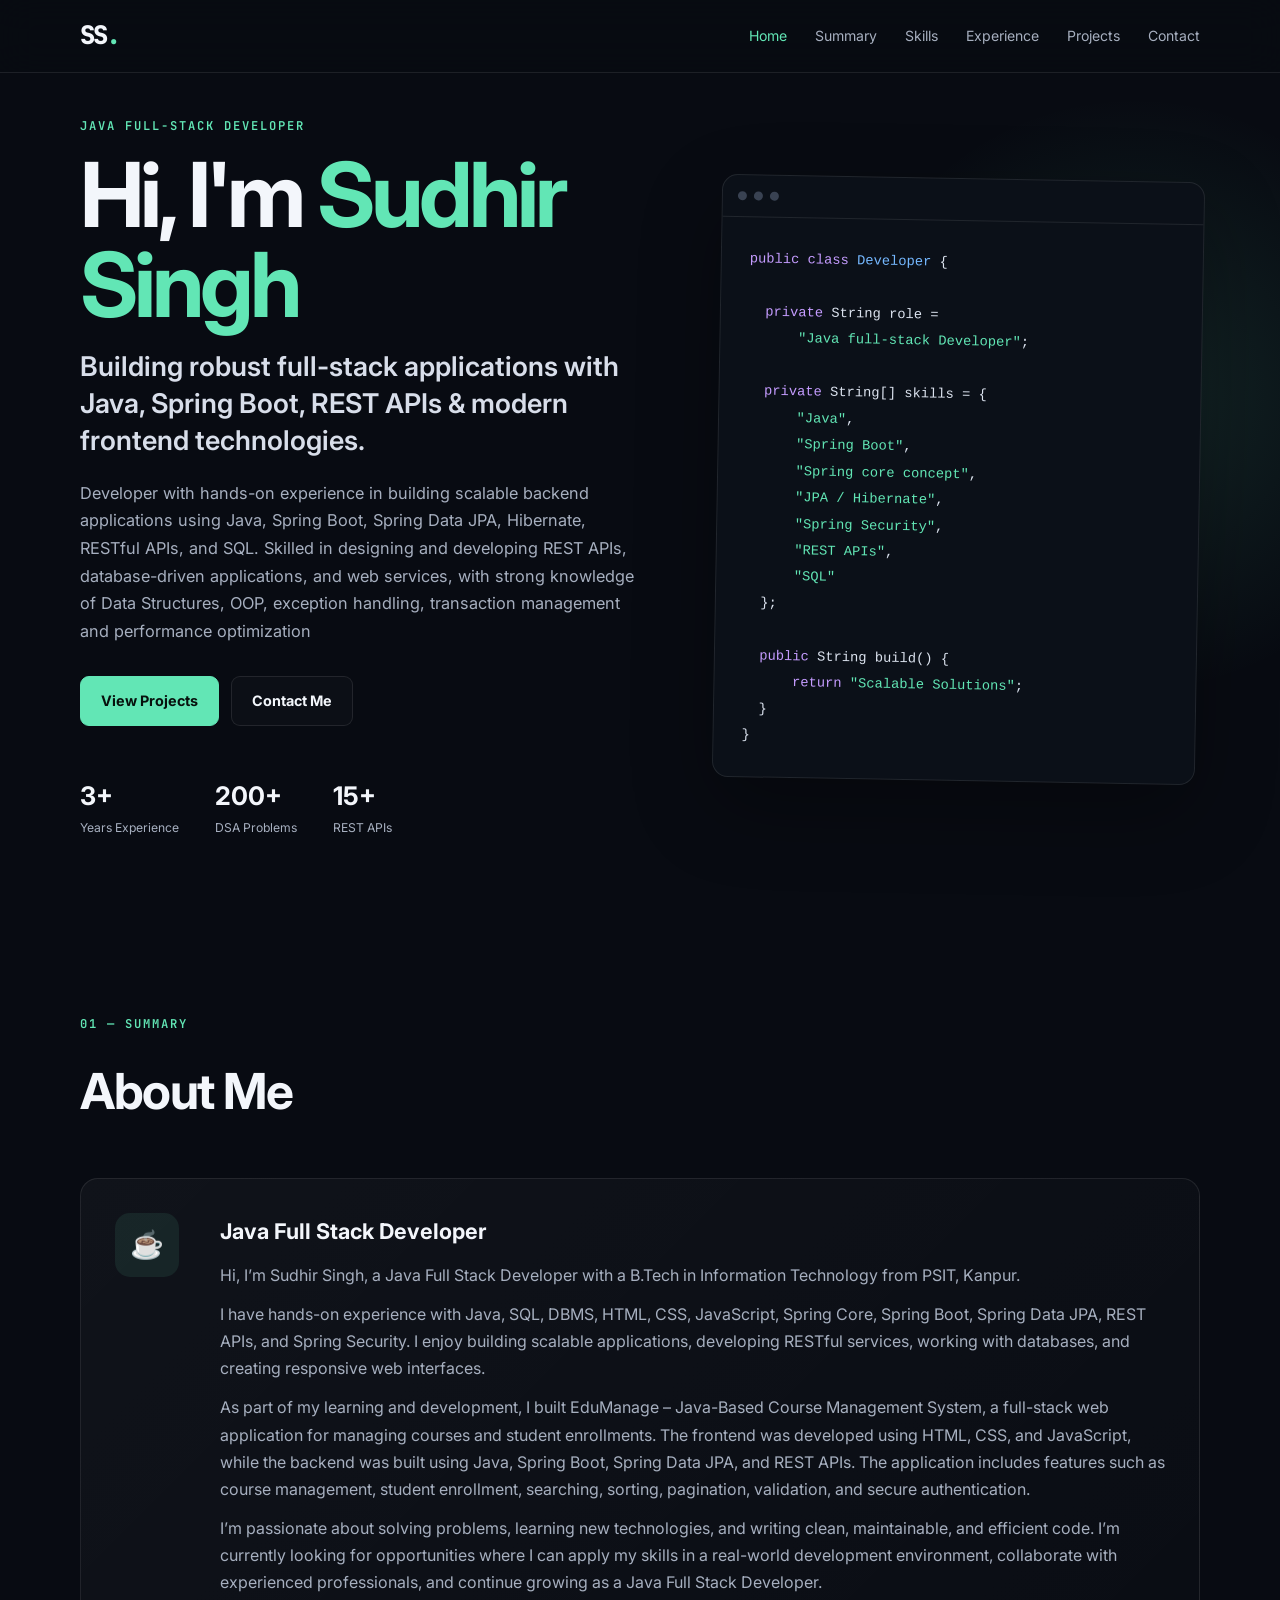
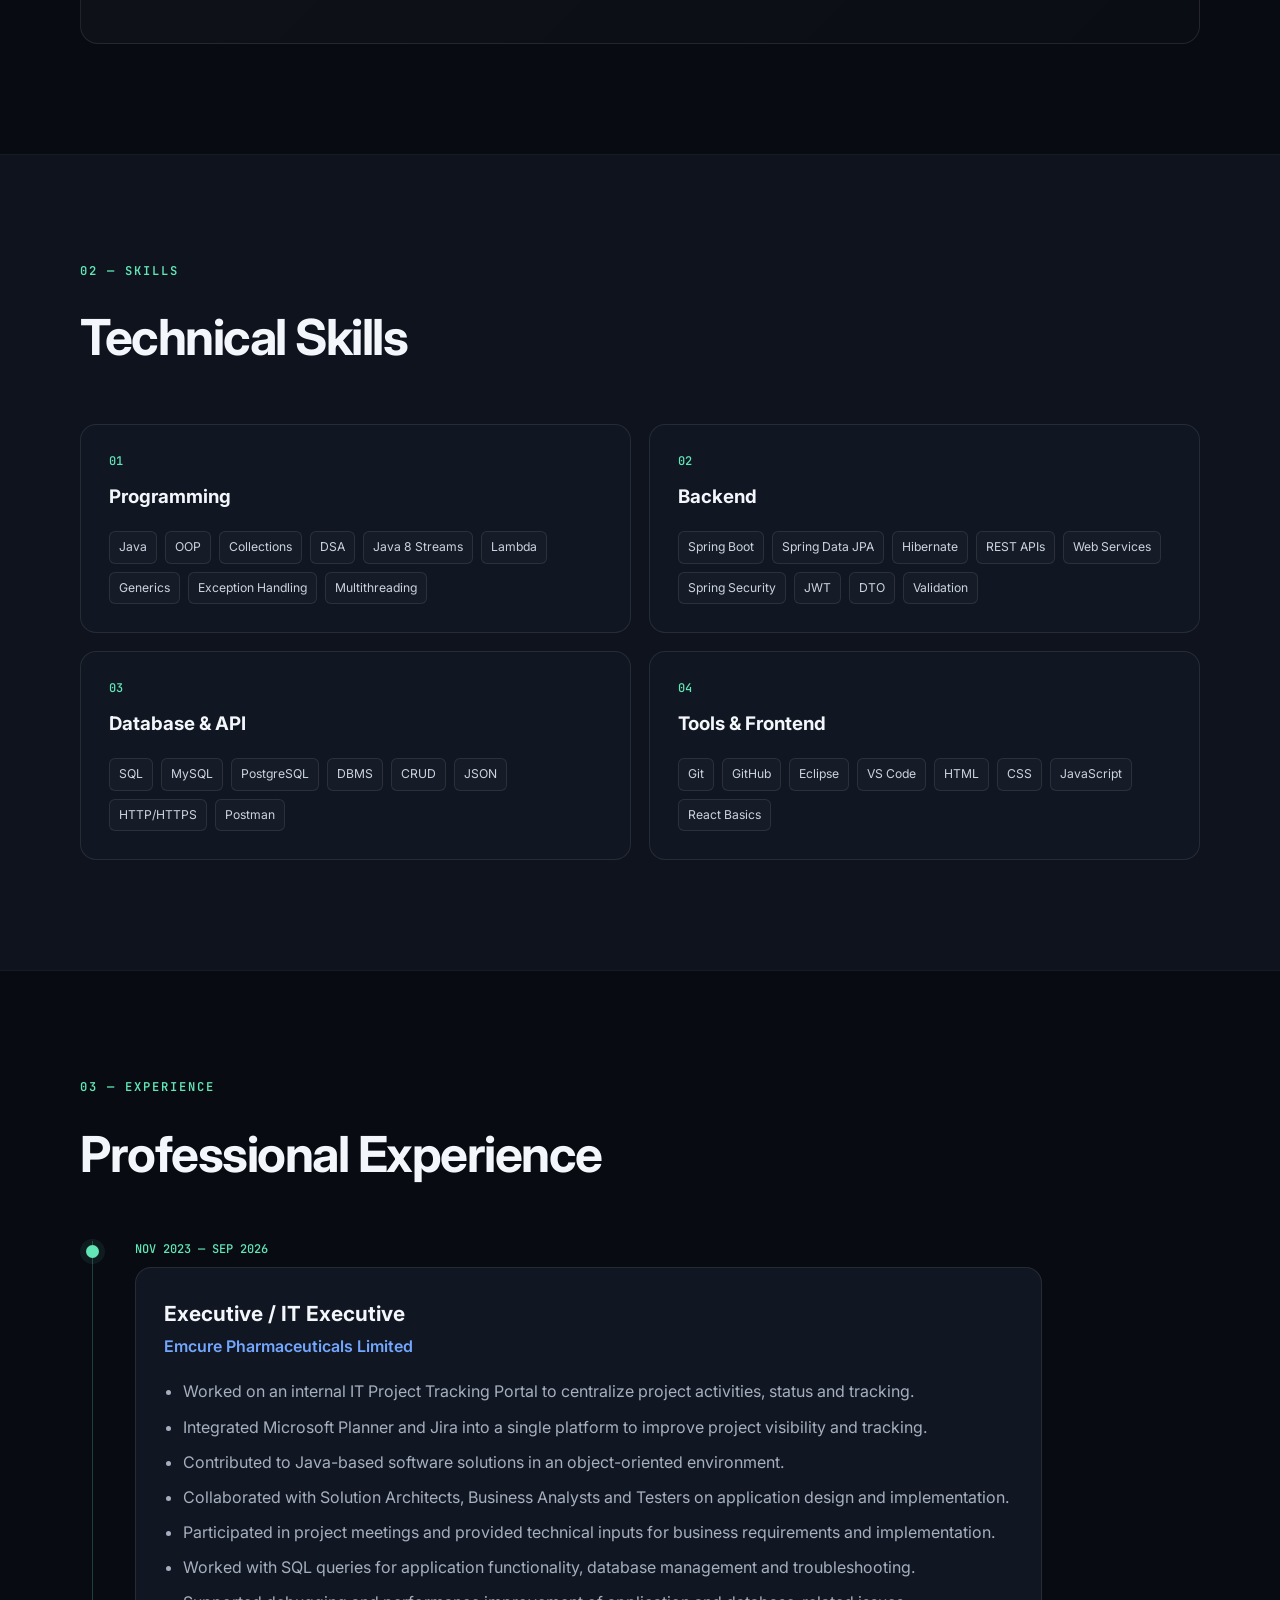
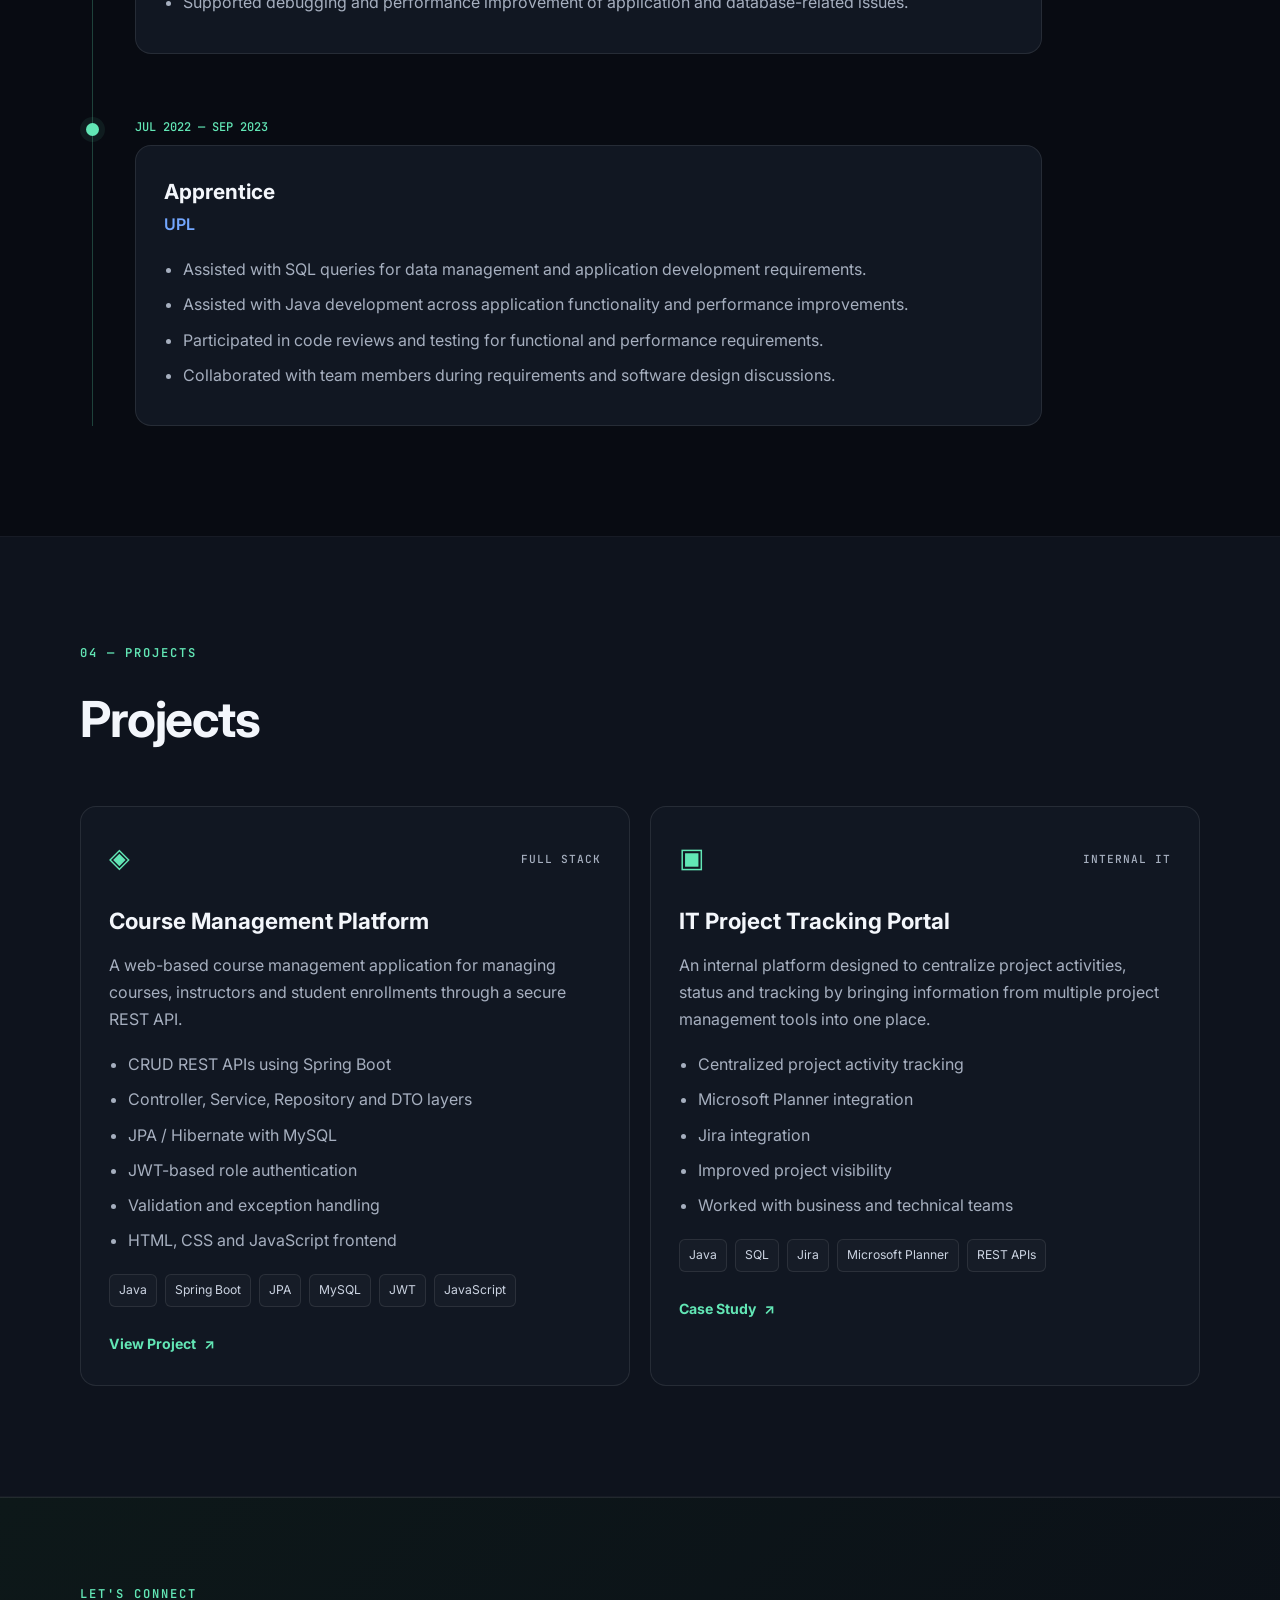
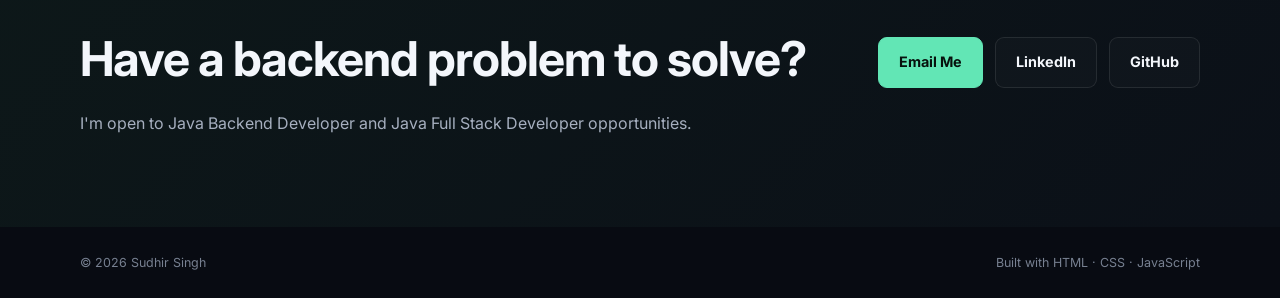
==== commit 05d12a2c: "Merge remote and local histories" ====
--- a/index.html
+++ b/index.html
@@ -1,5 +1,6 @@
 <!DOCTYPE html>
 <html lang="en">
+<<<<<<< HEAD
 <head>
   <meta charset="UTF-8">
   <meta name="viewport" content="width=device-width, initial-scale=1.0">
@@ -296,4 +297,42 @@
   <button id="topBtn" class="top-btn" aria-label="Back to top">↑</button>
   <script src="script.js"></script>
 </body>
+=======
+  <head>
+    <meta charset="UTF-8" />
+    <meta http-equiv="refresh" content="0; url=./java-developer-portfolio/index.html" />
+    <meta name="viewport" content="width=device-width, initial-scale=1.0" />
+    <title>Sudhir Singh | Java Backend Developer</title>
+    <style>
+      body {
+        margin: 0;
+        min-height: 100vh;
+        display: grid;
+        place-items: center;
+        font-family: Arial, sans-serif;
+        background: #080b12;
+        color: #f3f6fb;
+      }
+
+      .message {
+        text-align: center;
+        padding: 2rem;
+      }
+
+      a {
+        color: #62e6b5;
+      }
+    </style>
+  </head>
+  <body>
+    <div class="message">
+      <p>Redirecting to the portfolio...</p>
+      <p><a href="./java-developer-portfolio/index.html">Click here if you are not redirected automatically.</a></p>
+    </div>
+
+    <script>
+      window.location.replace("./java-developer-portfolio/index.html");
+    </script>
+  </body>
+>>>>>>> 1d300421ec7ac9df22083b74eba430d197497c7a
 </html>
